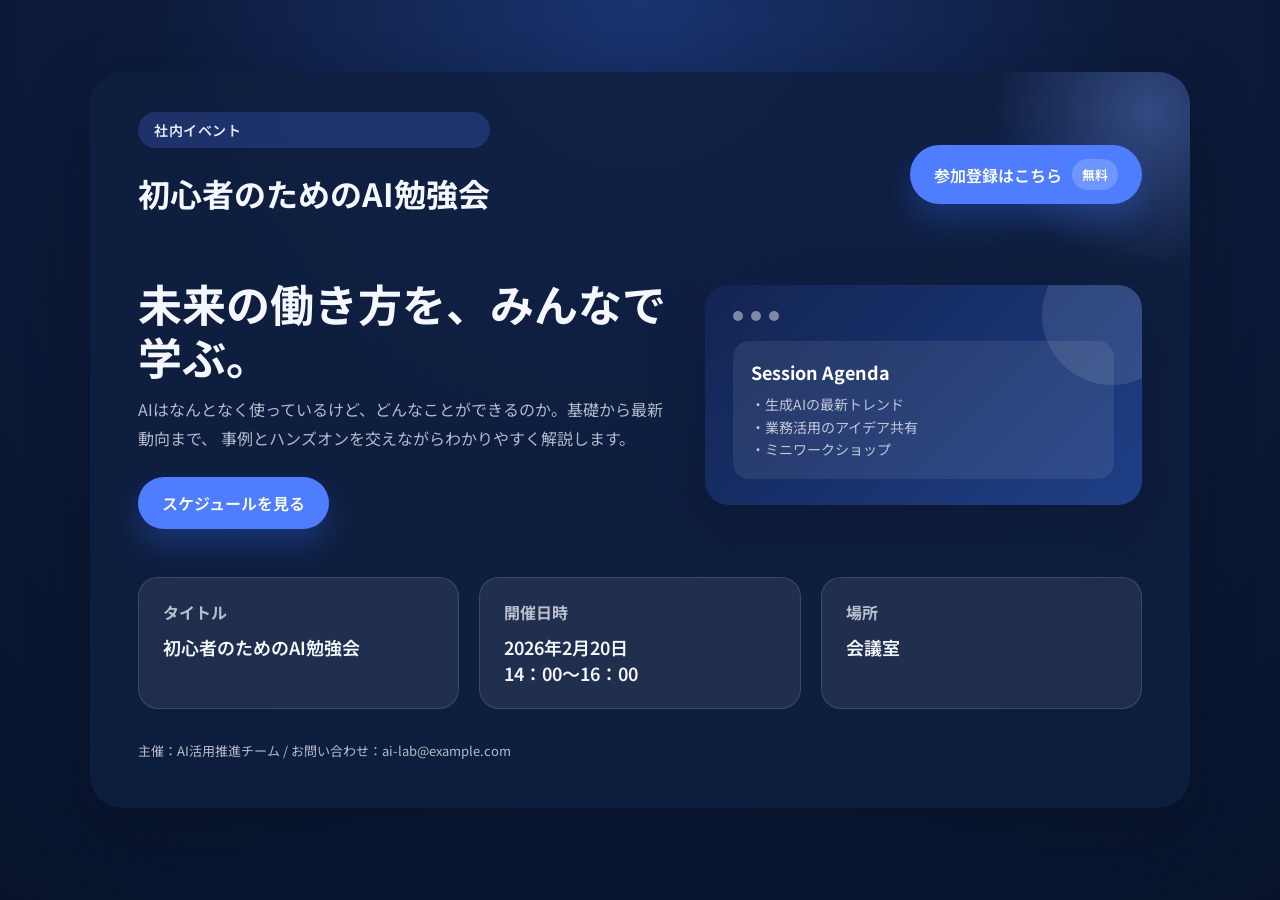
==== index.html @ 297b25d9 "Split event date and time lines" ====
<!DOCTYPE html>
<html lang="ja">
  <head>
    <meta charset="UTF-8" />
    <meta name="viewport" content="width=device-width, initial-scale=1.0" />
    <title>初心者のためのAI勉強会</title>
    <link rel="preconnect" href="https://fonts.googleapis.com" />
    <link rel="preconnect" href="https://fonts.gstatic.com" crossorigin />
    <link
      href="https://fonts.googleapis.com/css2?family=Noto+Sans+JP:wght@400;600;700&display=swap"
      rel="stylesheet"
    />
    <style>
      :root {
        color-scheme: dark;
        --bg: #0c1b3a;
        --surface: rgba(15, 31, 64, 0.85);
        --primary: #4f7dff;
        --primary-dark: #3356d6;
        --text: #f5f7ff;
        --muted: rgba(245, 247, 255, 0.72);
        --shadow: 0 24px 60px rgba(7, 15, 35, 0.45);
      }

      * {
        box-sizing: border-box;
      }

      body {
        margin: 0;
        font-family: "Noto Sans JP", sans-serif;
        background: radial-gradient(circle at top, #1a3470 0%, var(--bg) 45%, #08132b 100%);
        color: var(--text);
        min-height: 100vh;
        display: flex;
        align-items: center;
        justify-content: center;
        padding: 40px 20px 60px;
      }

      .container {
        width: min(1100px, 100%);
        background: var(--surface);
        border-radius: 32px;
        padding: 40px 48px 48px;
        box-shadow: var(--shadow);
        position: relative;
        overflow: hidden;
      }

      .container::before {
        content: "";
        position: absolute;
        inset: -120px -120px auto auto;
        width: 320px;
        height: 320px;
        background: radial-gradient(circle, rgba(121, 156, 255, 0.35), transparent 70%);
        z-index: 0;
      }

      header {
        position: relative;
        z-index: 1;
        display: flex;
        align-items: center;
        justify-content: space-between;
        gap: 24px;
      }

      .badge {
        background: rgba(79, 125, 255, 0.22);
        color: #e6edff;
        padding: 8px 16px;
        border-radius: 999px;
        font-size: 14px;
        font-weight: 600;
        letter-spacing: 0.04em;
      }

      .hero {
        margin-top: 24px;
        display: grid;
        grid-template-columns: 1.1fr 0.9fr;
        gap: 32px;
        align-items: center;
        position: relative;
        z-index: 1;
      }

      .hero h1 {
        font-size: clamp(32px, 4vw, 44px);
        margin: 16px 0 12px;
        line-height: 1.2;
      }

      .hero p {
        color: var(--muted);
        font-size: 16px;
        line-height: 1.8;
        margin: 0 0 24px;
      }

      .cta {
        display: inline-flex;
        align-items: center;
        gap: 10px;
        background: var(--primary);
        color: #fff;
        padding: 14px 24px;
        border-radius: 999px;
        font-weight: 600;
        text-decoration: none;
        box-shadow: 0 16px 30px rgba(59, 109, 246, 0.28);
      }

      .cta span {
        background: rgba(255, 255, 255, 0.18);
        border-radius: 999px;
        padding: 6px 10px;
        font-size: 13px;
      }

      .screen {
        background: linear-gradient(135deg, #122452, #1e3f86);
        border-radius: 24px;
        padding: 26px 28px;
        color: #fff;
        box-shadow: 0 24px 50px rgba(12, 22, 50, 0.55);
        position: relative;
        overflow: hidden;
      }

      .screen::after {
        content: "";
        position: absolute;
        top: -40px;
        right: -40px;
        width: 140px;
        height: 140px;
        border-radius: 50%;
        background: rgba(255, 255, 255, 0.1);
      }

      .screen-header {
        display: flex;
        align-items: center;
        gap: 8px;
        margin-bottom: 20px;
      }

      .dot {
        width: 10px;
        height: 10px;
        border-radius: 50%;
        background: rgba(255, 255, 255, 0.45);
      }

      .screen-content {
        background: rgba(255, 255, 255, 0.08);
        border-radius: 16px;
        padding: 18px;
      }

      .screen-content h2 {
        margin: 0 0 8px;
        font-size: 18px;
      }

      .screen-content p {
        margin: 0;
        font-size: 14px;
        color: rgba(255, 255, 255, 0.7);
        line-height: 1.6;
      }

      .details {
        margin-top: 48px;
        display: grid;
        grid-template-columns: repeat(auto-fit, minmax(220px, 1fr));
        gap: 20px;
        position: relative;
        z-index: 1;
      }

      .card {
        background: rgba(255, 255, 255, 0.08);
        border-radius: 20px;
        padding: 22px 24px;
        border: 1px solid rgba(255, 255, 255, 0.12);
      }

      .card h3 {
        margin: 0 0 10px;
        font-size: 16px;
        color: var(--muted);
      }

      .card p {
        margin: 0;
        font-size: 18px;
        font-weight: 600;
      }

      footer {
        margin-top: 32px;
        font-size: 13px;
        color: var(--muted);
      }

      @media (max-width: 880px) {
        header {
          flex-direction: column;
          align-items: flex-start;
        }

        .hero {
          grid-template-columns: 1fr;
        }
      }
    </style>
  </head>
  <body>
    <main class="container">
      <header>
        <div>
          <div class="badge">社内イベント</div>
          <h1>初心者のためのAI勉強会</h1>
        </div>
        <a class="cta" href="#details">
          参加登録はこちら
          <span>無料</span>
        </a>
      </header>

      <section class="hero">
        <div>
          <h1>未来の働き方を、みんなで学ぶ。</h1>
          <p>
            AIはなんとなく使っているけど、どんなことができるのか。基礎から最新動向まで、
            事例とハンズオンを交えながらわかりやすく解説します。
          </p>
          <a class="cta" href="#details">スケジュールを見る</a>
        </div>
        <div class="screen" aria-label="AI勉強会のイメージ">
          <div class="screen-header">
            <span class="dot"></span>
            <span class="dot"></span>
            <span class="dot"></span>
          </div>
          <div class="screen-content">
            <h2>Session Agenda</h2>
            <p>・生成AIの最新トレンド<br />・業務活用のアイデア共有<br />・ミニワークショップ</p>
          </div>
        </div>
      </section>

      <section class="details" id="details">
        <div class="card">
          <h3>タイトル</h3>
          <p>初心者のためのAI勉強会</p>
        </div>
        <div class="card">
          <h3>開催日時</h3>
          <p>
            2026年2月20日<br />
            14：00〜16：00
          </p>
        </div>
        <div class="card">
          <h3>場所</h3>
          <p>会議室</p>
        </div>
      </section>

      <footer>主催：AI活用推進チーム / お問い合わせ：ai-lab@example.com</footer>
    </main>
  </body>
</html>
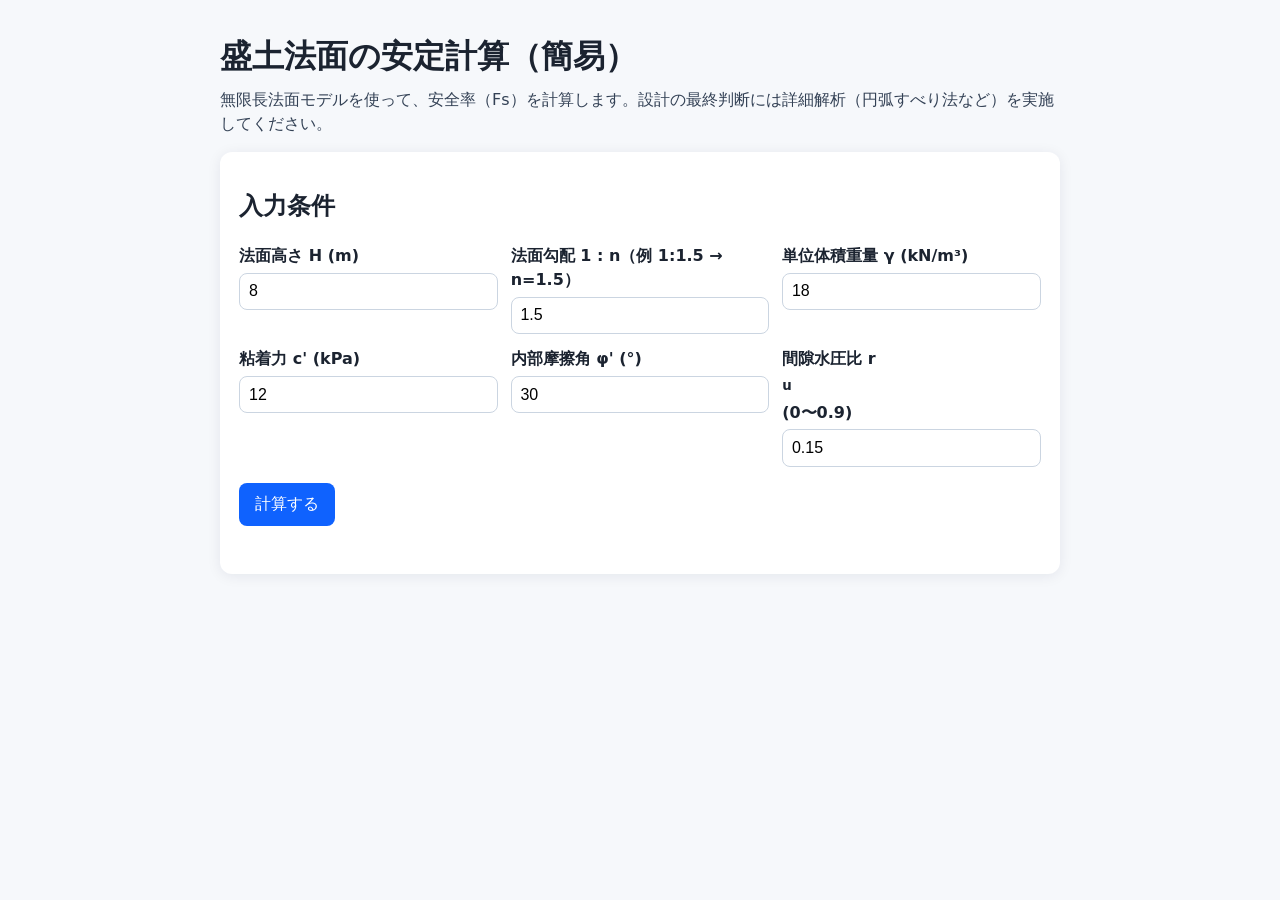
==== commit 51cc968d: "feat: add embankment slope stability web calculator" ====
--- a/index.html
+++ b/index.html
@@ -1,278 +1,76 @@
-<!DOCTYPE html>
+<!doctype html>
 <html lang="ja">
   <head>
     <meta charset="UTF-8" />
     <meta name="viewport" content="width=device-width, initial-scale=1.0" />
-    <title>初心者のためのAI勉強会</title>
-    <link rel="preconnect" href="https://fonts.googleapis.com" />
-    <link rel="preconnect" href="https://fonts.gstatic.com" crossorigin />
-    <link
-      href="https://fonts.googleapis.com/css2?family=Noto+Sans+JP:wght@400;600;700&display=swap"
-      rel="stylesheet"
-    />
-    <style>
-      :root {
-        color-scheme: dark;
-        --bg: #0c1b3a;
-        --surface: rgba(15, 31, 64, 0.85);
-        --primary: #4f7dff;
-        --primary-dark: #3356d6;
-        --text: #f5f7ff;
-        --muted: rgba(245, 247, 255, 0.72);
-        --shadow: 0 24px 60px rgba(7, 15, 35, 0.45);
-      }
-
-      * {
-        box-sizing: border-box;
-      }
-
-      body {
-        margin: 0;
-        font-family: "Noto Sans JP", sans-serif;
-        background: radial-gradient(circle at top, #1a3470 0%, var(--bg) 45%, #08132b 100%);
-        color: var(--text);
-        min-height: 100vh;
-        display: flex;
-        align-items: center;
-        justify-content: center;
-        padding: 40px 20px 60px;
-      }
-
-      .container {
-        width: min(1100px, 100%);
-        background: var(--surface);
-        border-radius: 32px;
-        padding: 40px 48px 48px;
-        box-shadow: var(--shadow);
-        position: relative;
-        overflow: hidden;
-      }
-
-      .container::before {
-        content: "";
-        position: absolute;
-        inset: -120px -120px auto auto;
-        width: 320px;
-        height: 320px;
-        background: radial-gradient(circle, rgba(121, 156, 255, 0.35), transparent 70%);
-        z-index: 0;
-      }
-
-      header {
-        position: relative;
-        z-index: 1;
-        display: flex;
-        align-items: center;
-        justify-content: space-between;
-        gap: 24px;
-      }
-
-      .badge {
-        background: rgba(79, 125, 255, 0.22);
-        color: #e6edff;
-        padding: 8px 16px;
-        border-radius: 999px;
-        font-size: 14px;
-        font-weight: 600;
-        letter-spacing: 0.04em;
-      }
-
-      .hero {
-        margin-top: 24px;
-        display: grid;
-        grid-template-columns: 1.1fr 0.9fr;
-        gap: 32px;
-        align-items: center;
-        position: relative;
-        z-index: 1;
-      }
-
-      .hero h1 {
-        font-size: clamp(32px, 4vw, 44px);
-        margin: 16px 0 12px;
-        line-height: 1.2;
-      }
-
-      .hero p {
-        color: var(--muted);
-        font-size: 16px;
-        line-height: 1.8;
-        margin: 0 0 24px;
-      }
-
-      .cta {
-        display: inline-flex;
-        align-items: center;
-        gap: 10px;
-        background: var(--primary);
-        color: #fff;
-        padding: 14px 24px;
-        border-radius: 999px;
-        font-weight: 600;
-        text-decoration: none;
-        box-shadow: 0 16px 30px rgba(59, 109, 246, 0.28);
-      }
-
-      .cta span {
-        background: rgba(255, 255, 255, 0.18);
-        border-radius: 999px;
-        padding: 6px 10px;
-        font-size: 13px;
-      }
-
-      .screen {
-        background: linear-gradient(135deg, #122452, #1e3f86);
-        border-radius: 24px;
-        padding: 26px 28px;
-        color: #fff;
-        box-shadow: 0 24px 50px rgba(12, 22, 50, 0.55);
-        position: relative;
-        overflow: hidden;
-      }
-
-      .screen::after {
-        content: "";
-        position: absolute;
-        top: -40px;
-        right: -40px;
-        width: 140px;
-        height: 140px;
-        border-radius: 50%;
-        background: rgba(255, 255, 255, 0.1);
-      }
-
-      .screen-header {
-        display: flex;
-        align-items: center;
-        gap: 8px;
-        margin-bottom: 20px;
-      }
-
-      .dot {
-        width: 10px;
-        height: 10px;
-        border-radius: 50%;
-        background: rgba(255, 255, 255, 0.45);
-      }
-
-      .screen-content {
-        background: rgba(255, 255, 255, 0.08);
-        border-radius: 16px;
-        padding: 18px;
-      }
-
-      .screen-content h2 {
-        margin: 0 0 8px;
-        font-size: 18px;
-      }
-
-      .screen-content p {
-        margin: 0;
-        font-size: 14px;
-        color: rgba(255, 255, 255, 0.7);
-        line-height: 1.6;
-      }
-
-      .details {
-        margin-top: 48px;
-        display: grid;
-        grid-template-columns: repeat(auto-fit, minmax(220px, 1fr));
-        gap: 20px;
-        position: relative;
-        z-index: 1;
-      }
-
-      .card {
-        background: rgba(255, 255, 255, 0.08);
-        border-radius: 20px;
-        padding: 22px 24px;
-        border: 1px solid rgba(255, 255, 255, 0.12);
-      }
-
-      .card h3 {
-        margin: 0 0 10px;
-        font-size: 16px;
-        color: var(--muted);
-      }
-
-      .card p {
-        margin: 0;
-        font-size: 18px;
-        font-weight: 600;
-      }
-
-      footer {
-        margin-top: 32px;
-        font-size: 13px;
-        color: var(--muted);
-      }
-
-      @media (max-width: 880px) {
-        header {
-          flex-direction: column;
-          align-items: flex-start;
-        }
-
-        .hero {
-          grid-template-columns: 1fr;
-        }
-      }
-    </style>
+    <title>盛土法面 安定計算アプリ</title>
+    <link rel="stylesheet" href="styles.css" />
   </head>
   <body>
     <main class="container">
-      <header>
-        <div>
-          <div class="badge">社内イベント</div>
-          <h1>初心者のためのAI勉強会</h1>
-        </div>
-        <a class="cta" href="#details">
-          参加登録はこちら
-          <span>無料</span>
-        </a>
-      </header>
+      <h1>盛土法面の安定計算（簡易）</h1>
+      <p class="lead">
+        無限長法面モデルを使って、安全率（Fs）を計算します。設計の最終判断には詳細解析（円弧すべり法など）を実施してください。
+      </p>
 
-      <section class="hero">
-        <div>
-          <h1>未来の働き方を、みんなで学ぶ。</h1>
-          <p>
-            AIはなんとなく使っているけど、どんなことができるのか。基礎から最新動向まで、
-            事例とハンズオンを交えながらわかりやすく解説します。
-          </p>
-          <a class="cta" href="#details">スケジュールを見る</a>
-        </div>
-        <div class="screen" aria-label="AI勉強会のイメージ">
-          <div class="screen-header">
-            <span class="dot"></span>
-            <span class="dot"></span>
-            <span class="dot"></span>
+      <section class="card">
+        <h2>入力条件</h2>
+        <form id="slope-form" novalidate>
+          <div class="grid">
+            <label>
+              法面高さ H (m)
+              <input type="number" step="0.1" min="0.1" id="height" value="8" required />
+            </label>
+
+            <label>
+              法面勾配 1 : n（例 1:1.5 → n=1.5）
+              <input type="number" step="0.01" min="0.1" id="slopeRatio" value="1.5" required />
+            </label>
+
+            <label>
+              単位体積重量 γ (kN/m³)
+              <input type="number" step="0.1" min="1" id="gamma" value="18" required />
+            </label>
+
+            <label>
+              粘着力 c' (kPa)
+              <input type="number" step="0.1" min="0" id="cohesion" value="12" required />
+            </label>
+
+            <label>
+              内部摩擦角 φ' (°)
+              <input type="number" step="0.1" min="1" max="89" id="phi" value="30" required />
+            </label>
+
+            <label>
+              間隙水圧比 r<sub>u</sub> (0〜0.9)
+              <input type="number" step="0.01" min="0" max="0.9" id="ru" value="0.15" required />
+            </label>
           </div>
-          <div class="screen-content">
-            <h2>Session Agenda</h2>
-            <p>・生成AIの最新トレンド<br />・業務活用のアイデア共有<br />・ミニワークショップ</p>
-          </div>
-        </div>
+
+          <button type="submit">計算する</button>
+          <p id="error" class="error" aria-live="polite"></p>
+        </form>
       </section>
 
-      <section class="details" id="details">
-        <div class="card">
-          <h3>タイトル</h3>
-          <p>初心者のためのAI勉強会</p>
-        </div>
-        <div class="card">
-          <h3>開催日時</h3>
+      <section class="card" id="result-card" hidden>
+        <h2>計算結果</h2>
+        <p class="result-line"><strong>法面角 β:</strong> <span id="beta"></span> °</p>
+        <p class="result-line"><strong>安全率 Fs:</strong> <span id="fs"></span></p>
+        <p class="result-line"><strong>判定:</strong> <span id="judge"></span></p>
+
+        <details>
+          <summary>計算式</summary>
           <p>
-            2026年2月20日<br />
-            14：00〜16：00
+            Fs = c' / (γ H sinβ cosβ) + ((1 - r<sub>u</sub>) tanφ') / tanβ
           </p>
-        </div>
-        <div class="card">
-          <h3>場所</h3>
-          <p>会議室</p>
-        </div>
+          <p>
+            ※本アプリは概略検討向けです。必要に応じて地震時、浸透流、円弧すべり等を考慮してください。
+          </p>
+        </details>
       </section>
+    </main>
 
-      <footer>主催：AI活用推進チーム / お問い合わせ：ai-lab@example.com</footer>
-    </main>
+    <script src="script.js"></script>
   </body>
 </html>
--- a/styles.css
+++ b/styles.css
@@ -0,0 +1,94 @@
+:root {
+  color-scheme: light;
+  font-family: "Hiragino Kaku Gothic ProN", "Yu Gothic", system-ui, sans-serif;
+  line-height: 1.5;
+}
+
+body {
+  margin: 0;
+  background: #f6f8fb;
+  color: #1b2330;
+}
+
+.container {
+  max-width: 840px;
+  margin: 2rem auto;
+  padding: 0 1rem 2rem;
+}
+
+h1 {
+  margin-bottom: 0.5rem;
+}
+
+.lead {
+  margin-top: 0;
+  color: #334155;
+}
+
+.card {
+  background: #fff;
+  border-radius: 12px;
+  box-shadow: 0 2px 14px rgba(0, 20, 60, 0.08);
+  padding: 1rem 1.2rem 1.3rem;
+  margin-top: 1rem;
+}
+
+.grid {
+  display: grid;
+  grid-template-columns: repeat(auto-fit, minmax(220px, 1fr));
+  gap: 0.8rem;
+}
+
+label {
+  display: flex;
+  flex-direction: column;
+  font-weight: 600;
+  gap: 0.3rem;
+}
+
+input {
+  padding: 0.55rem;
+  border: 1px solid #cbd5e1;
+  border-radius: 8px;
+  font-size: 1rem;
+}
+
+button {
+  margin-top: 1rem;
+  background: #0f62fe;
+  color: #fff;
+  border: none;
+  border-radius: 8px;
+  padding: 0.7rem 1rem;
+  font-size: 1rem;
+  cursor: pointer;
+}
+
+button:hover {
+  background: #0b4fd1;
+}
+
+.result-line {
+  margin: 0.35rem 0;
+}
+
+.ok {
+  color: #047857;
+  font-weight: 700;
+}
+
+.warn {
+  color: #b45309;
+  font-weight: 700;
+}
+
+.ng {
+  color: #b91c1c;
+  font-weight: 700;
+}
+
+.error {
+  color: #b91c1c;
+  min-height: 1.2rem;
+  margin: 0.5rem 0 0;
+}
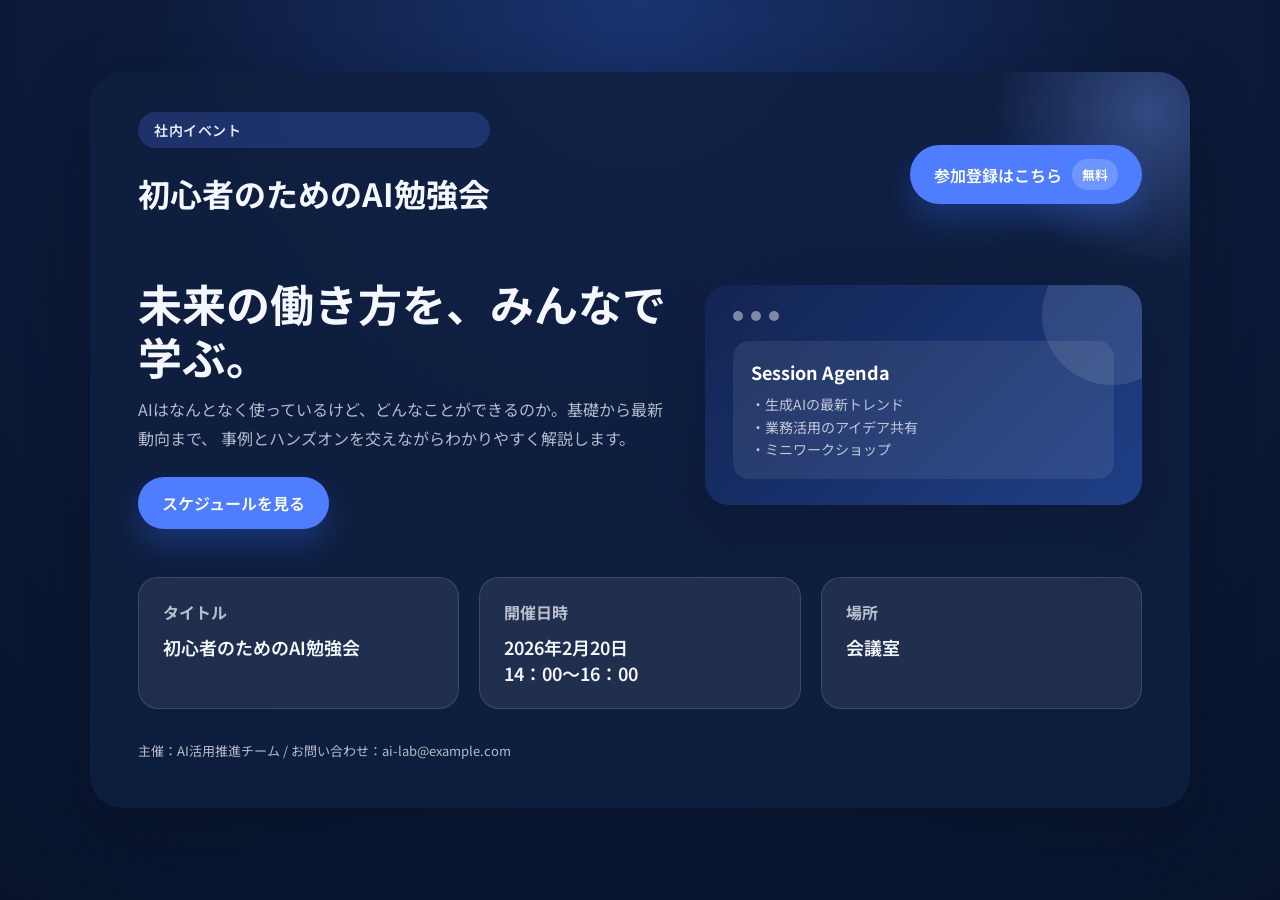
==== commit 94e6fb7f: "Merge 297b25d93aff8e74c424774145dd965c8044b5d3 into 800311c3922dcc6990977a5afd2b5be5a334ce55" ====
--- a/index.html
+++ b/index.html
@@ -1,76 +1,278 @@
-<!doctype html>
+<!DOCTYPE html>
 <html lang="ja">
   <head>
     <meta charset="UTF-8" />
     <meta name="viewport" content="width=device-width, initial-scale=1.0" />
-    <title>盛土法面 安定計算アプリ</title>
-    <link rel="stylesheet" href="styles.css" />
+    <title>初心者のためのAI勉強会</title>
+    <link rel="preconnect" href="https://fonts.googleapis.com" />
+    <link rel="preconnect" href="https://fonts.gstatic.com" crossorigin />
+    <link
+      href="https://fonts.googleapis.com/css2?family=Noto+Sans+JP:wght@400;600;700&display=swap"
+      rel="stylesheet"
+    />
+    <style>
+      :root {
+        color-scheme: dark;
+        --bg: #0c1b3a;
+        --surface: rgba(15, 31, 64, 0.85);
+        --primary: #4f7dff;
+        --primary-dark: #3356d6;
+        --text: #f5f7ff;
+        --muted: rgba(245, 247, 255, 0.72);
+        --shadow: 0 24px 60px rgba(7, 15, 35, 0.45);
+      }
+
+      * {
+        box-sizing: border-box;
+      }
+
+      body {
+        margin: 0;
+        font-family: "Noto Sans JP", sans-serif;
+        background: radial-gradient(circle at top, #1a3470 0%, var(--bg) 45%, #08132b 100%);
+        color: var(--text);
+        min-height: 100vh;
+        display: flex;
+        align-items: center;
+        justify-content: center;
+        padding: 40px 20px 60px;
+      }
+
+      .container {
+        width: min(1100px, 100%);
+        background: var(--surface);
+        border-radius: 32px;
+        padding: 40px 48px 48px;
+        box-shadow: var(--shadow);
+        position: relative;
+        overflow: hidden;
+      }
+
+      .container::before {
+        content: "";
+        position: absolute;
+        inset: -120px -120px auto auto;
+        width: 320px;
+        height: 320px;
+        background: radial-gradient(circle, rgba(121, 156, 255, 0.35), transparent 70%);
+        z-index: 0;
+      }
+
+      header {
+        position: relative;
+        z-index: 1;
+        display: flex;
+        align-items: center;
+        justify-content: space-between;
+        gap: 24px;
+      }
+
+      .badge {
+        background: rgba(79, 125, 255, 0.22);
+        color: #e6edff;
+        padding: 8px 16px;
+        border-radius: 999px;
+        font-size: 14px;
+        font-weight: 600;
+        letter-spacing: 0.04em;
+      }
+
+      .hero {
+        margin-top: 24px;
+        display: grid;
+        grid-template-columns: 1.1fr 0.9fr;
+        gap: 32px;
+        align-items: center;
+        position: relative;
+        z-index: 1;
+      }
+
+      .hero h1 {
+        font-size: clamp(32px, 4vw, 44px);
+        margin: 16px 0 12px;
+        line-height: 1.2;
+      }
+
+      .hero p {
+        color: var(--muted);
+        font-size: 16px;
+        line-height: 1.8;
+        margin: 0 0 24px;
+      }
+
+      .cta {
+        display: inline-flex;
+        align-items: center;
+        gap: 10px;
+        background: var(--primary);
+        color: #fff;
+        padding: 14px 24px;
+        border-radius: 999px;
+        font-weight: 600;
+        text-decoration: none;
+        box-shadow: 0 16px 30px rgba(59, 109, 246, 0.28);
+      }
+
+      .cta span {
+        background: rgba(255, 255, 255, 0.18);
+        border-radius: 999px;
+        padding: 6px 10px;
+        font-size: 13px;
+      }
+
+      .screen {
+        background: linear-gradient(135deg, #122452, #1e3f86);
+        border-radius: 24px;
+        padding: 26px 28px;
+        color: #fff;
+        box-shadow: 0 24px 50px rgba(12, 22, 50, 0.55);
+        position: relative;
+        overflow: hidden;
+      }
+
+      .screen::after {
+        content: "";
+        position: absolute;
+        top: -40px;
+        right: -40px;
+        width: 140px;
+        height: 140px;
+        border-radius: 50%;
+        background: rgba(255, 255, 255, 0.1);
+      }
+
+      .screen-header {
+        display: flex;
+        align-items: center;
+        gap: 8px;
+        margin-bottom: 20px;
+      }
+
+      .dot {
+        width: 10px;
+        height: 10px;
+        border-radius: 50%;
+        background: rgba(255, 255, 255, 0.45);
+      }
+
+      .screen-content {
+        background: rgba(255, 255, 255, 0.08);
+        border-radius: 16px;
+        padding: 18px;
+      }
+
+      .screen-content h2 {
+        margin: 0 0 8px;
+        font-size: 18px;
+      }
+
+      .screen-content p {
+        margin: 0;
+        font-size: 14px;
+        color: rgba(255, 255, 255, 0.7);
+        line-height: 1.6;
+      }
+
+      .details {
+        margin-top: 48px;
+        display: grid;
+        grid-template-columns: repeat(auto-fit, minmax(220px, 1fr));
+        gap: 20px;
+        position: relative;
+        z-index: 1;
+      }
+
+      .card {
+        background: rgba(255, 255, 255, 0.08);
+        border-radius: 20px;
+        padding: 22px 24px;
+        border: 1px solid rgba(255, 255, 255, 0.12);
+      }
+
+      .card h3 {
+        margin: 0 0 10px;
+        font-size: 16px;
+        color: var(--muted);
+      }
+
+      .card p {
+        margin: 0;
+        font-size: 18px;
+        font-weight: 600;
+      }
+
+      footer {
+        margin-top: 32px;
+        font-size: 13px;
+        color: var(--muted);
+      }
+
+      @media (max-width: 880px) {
+        header {
+          flex-direction: column;
+          align-items: flex-start;
+        }
+
+        .hero {
+          grid-template-columns: 1fr;
+        }
+      }
+    </style>
   </head>
   <body>
     <main class="container">
-      <h1>盛土法面の安定計算（簡易）</h1>
-      <p class="lead">
-        無限長法面モデルを使って、安全率（Fs）を計算します。設計の最終判断には詳細解析（円弧すべり法など）を実施してください。
-      </p>
-
-      <section class="card">
-        <h2>入力条件</h2>
-        <form id="slope-form" novalidate>
-          <div class="grid">
-            <label>
-              法面高さ H (m)
-              <input type="number" step="0.1" min="0.1" id="height" value="8" required />
-            </label>
-
-            <label>
-              法面勾配 1 : n（例 1:1.5 → n=1.5）
-              <input type="number" step="0.01" min="0.1" id="slopeRatio" value="1.5" required />
-            </label>
-
-            <label>
-              単位体積重量 γ (kN/m³)
-              <input type="number" step="0.1" min="1" id="gamma" value="18" required />
-            </label>
-
-            <label>
-              粘着力 c' (kPa)
-              <input type="number" step="0.1" min="0" id="cohesion" value="12" required />
-            </label>
-
-            <label>
-              内部摩擦角 φ' (°)
-              <input type="number" step="0.1" min="1" max="89" id="phi" value="30" required />
-            </label>
-
-            <label>
-              間隙水圧比 r<sub>u</sub> (0〜0.9)
-              <input type="number" step="0.01" min="0" max="0.9" id="ru" value="0.15" required />
-            </label>
+      <header>
+        <div>
+          <div class="badge">社内イベント</div>
+          <h1>初心者のためのAI勉強会</h1>
+        </div>
+        <a class="cta" href="#details">
+          参加登録はこちら
+          <span>無料</span>
+        </a>
+      </header>
+
+      <section class="hero">
+        <div>
+          <h1>未来の働き方を、みんなで学ぶ。</h1>
+          <p>
+            AIはなんとなく使っているけど、どんなことができるのか。基礎から最新動向まで、
+            事例とハンズオンを交えながらわかりやすく解説します。
+          </p>
+          <a class="cta" href="#details">スケジュールを見る</a>
+        </div>
+        <div class="screen" aria-label="AI勉強会のイメージ">
+          <div class="screen-header">
+            <span class="dot"></span>
+            <span class="dot"></span>
+            <span class="dot"></span>
           </div>
-
-          <button type="submit">計算する</button>
-          <p id="error" class="error" aria-live="polite"></p>
-        </form>
+          <div class="screen-content">
+            <h2>Session Agenda</h2>
+            <p>・生成AIの最新トレンド<br />・業務活用のアイデア共有<br />・ミニワークショップ</p>
+          </div>
+        </div>
       </section>
 
-      <section class="card" id="result-card" hidden>
-        <h2>計算結果</h2>
-        <p class="result-line"><strong>法面角 β:</strong> <span id="beta"></span> °</p>
-        <p class="result-line"><strong>安全率 Fs:</strong> <span id="fs"></span></p>
-        <p class="result-line"><strong>判定:</strong> <span id="judge"></span></p>
-
-        <details>
-          <summary>計算式</summary>
+      <section class="details" id="details">
+        <div class="card">
+          <h3>タイトル</h3>
+          <p>初心者のためのAI勉強会</p>
+        </div>
+        <div class="card">
+          <h3>開催日時</h3>
           <p>
-            Fs = c' / (γ H sinβ cosβ) + ((1 - r<sub>u</sub>) tanφ') / tanβ
+            2026年2月20日<br />
+            14：00〜16：00
           </p>
-          <p>
-            ※本アプリは概略検討向けです。必要に応じて地震時、浸透流、円弧すべり等を考慮してください。
-          </p>
-        </details>
+        </div>
+        <div class="card">
+          <h3>場所</h3>
+          <p>会議室</p>
+        </div>
       </section>
+
+      <footer>主催：AI活用推進チーム / お問い合わせ：ai-lab@example.com</footer>
     </main>
-
-    <script src="script.js"></script>
   </body>
 </html>
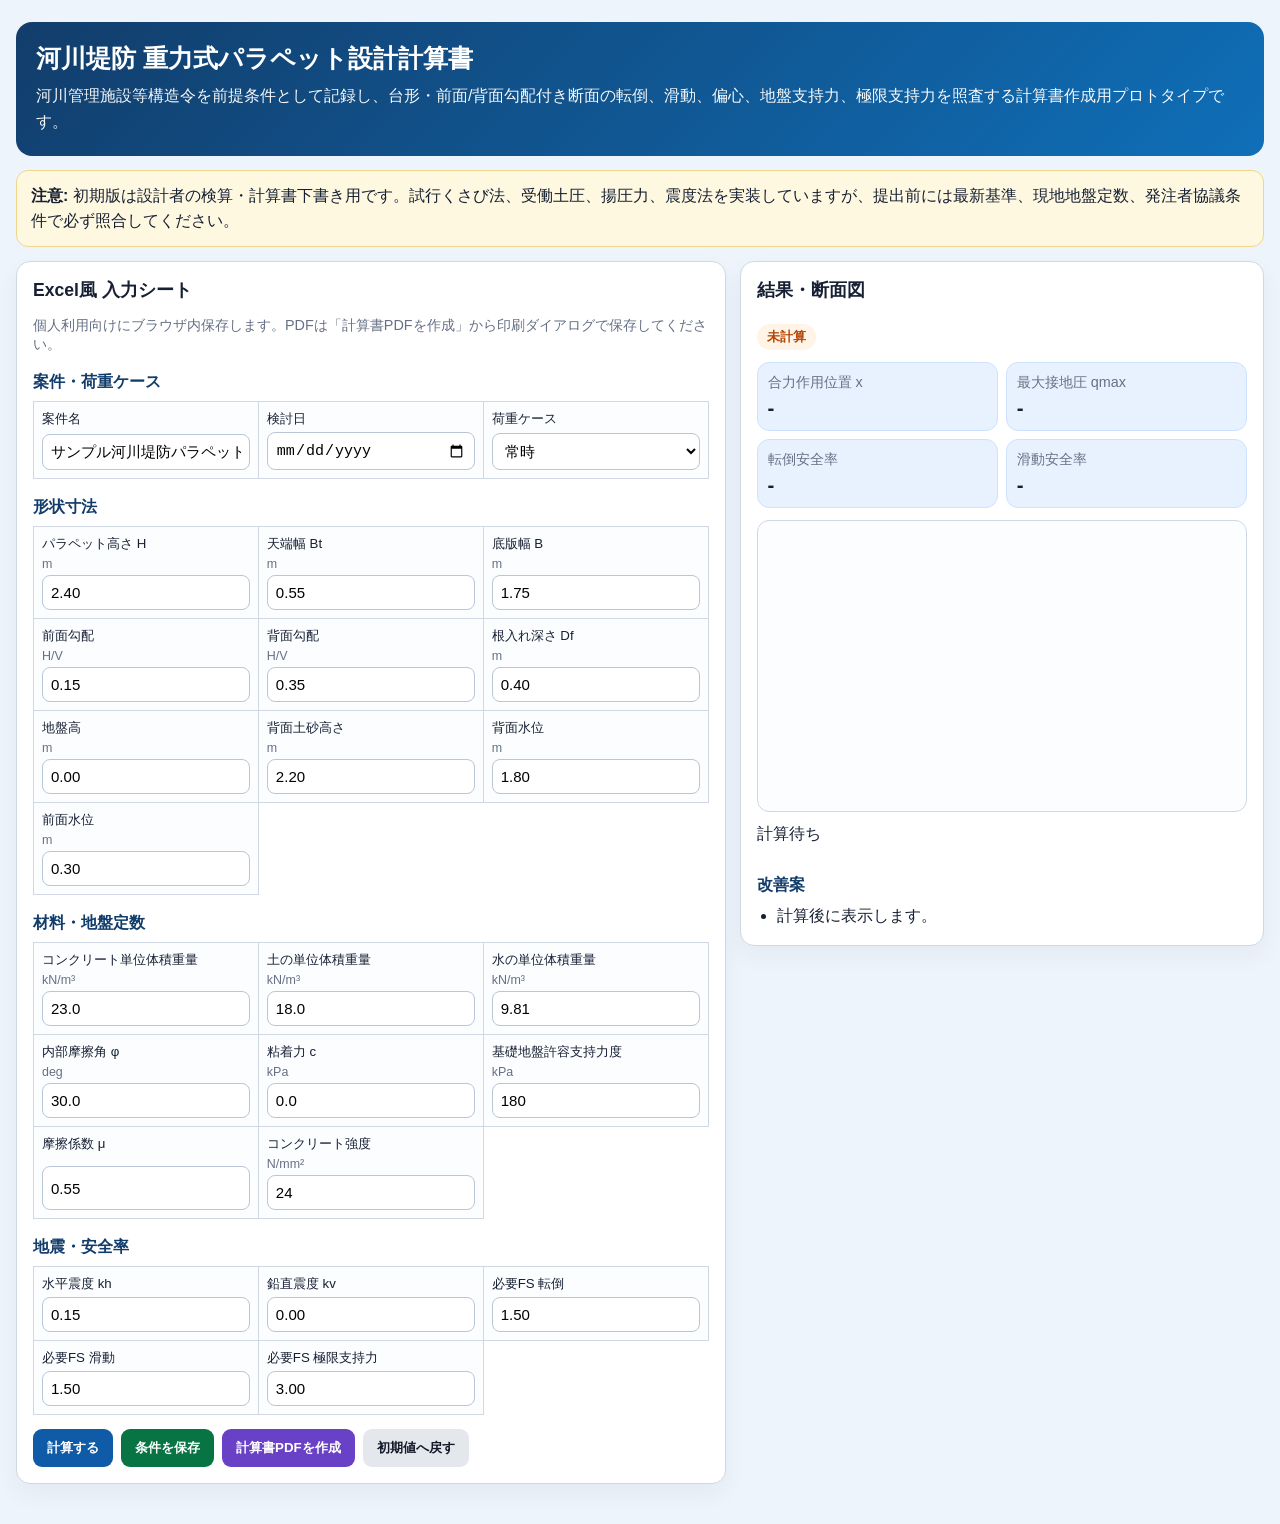
==== commit 4008e274: "Add standalone parapet app file" ====
--- a/index.html
+++ b/index.html
@@ -1,278 +1,37 @@
-<!DOCTYPE html>
+<!doctype html>
 <html lang="ja">
   <head>
     <meta charset="UTF-8" />
     <meta name="viewport" content="width=device-width, initial-scale=1.0" />
-    <title>初心者のためのAI勉強会</title>
-    <link rel="preconnect" href="https://fonts.googleapis.com" />
-    <link rel="preconnect" href="https://fonts.gstatic.com" crossorigin />
-    <link
-      href="https://fonts.googleapis.com/css2?family=Noto+Sans+JP:wght@400;600;700&display=swap"
-      rel="stylesheet"
-    />
+    <meta http-equiv="refresh" content="0; url=web/index.html" />
+    <title>重力式パラペット設計アプリへ移動</title>
     <style>
-      :root {
-        color-scheme: dark;
-        --bg: #0c1b3a;
-        --surface: rgba(15, 31, 64, 0.85);
-        --primary: #4f7dff;
-        --primary-dark: #3356d6;
-        --text: #f5f7ff;
-        --muted: rgba(245, 247, 255, 0.72);
-        --shadow: 0 24px 60px rgba(7, 15, 35, 0.45);
-      }
-
-      * {
-        box-sizing: border-box;
-      }
-
       body {
         margin: 0;
-        font-family: "Noto Sans JP", sans-serif;
-        background: radial-gradient(circle at top, #1a3470 0%, var(--bg) 45%, #08132b 100%);
-        color: var(--text);
         min-height: 100vh;
-        display: flex;
-        align-items: center;
-        justify-content: center;
-        padding: 40px 20px 60px;
+        display: grid;
+        place-items: center;
+        font-family: "Segoe UI", "Hiragino Kaku Gothic ProN", "Yu Gothic", sans-serif;
+        background: #eef4fb;
+        color: #172033;
       }
-
-      .container {
-        width: min(1100px, 100%);
-        background: var(--surface);
-        border-radius: 32px;
-        padding: 40px 48px 48px;
-        box-shadow: var(--shadow);
-        position: relative;
-        overflow: hidden;
+      .card {
+        max-width: 560px;
+        padding: 24px;
+        border: 1px solid #cfd8e3;
+        border-radius: 14px;
+        background: #fff;
+        box-shadow: 0 10px 24px rgba(15, 42, 77, 0.08);
       }
-
-      .container::before {
-        content: "";
-        position: absolute;
-        inset: -120px -120px auto auto;
-        width: 320px;
-        height: 320px;
-        background: radial-gradient(circle, rgba(121, 156, 255, 0.35), transparent 70%);
-        z-index: 0;
-      }
-
-      header {
-        position: relative;
-        z-index: 1;
-        display: flex;
-        align-items: center;
-        justify-content: space-between;
-        gap: 24px;
-      }
-
-      .badge {
-        background: rgba(79, 125, 255, 0.22);
-        color: #e6edff;
-        padding: 8px 16px;
-        border-radius: 999px;
-        font-size: 14px;
-        font-weight: 600;
-        letter-spacing: 0.04em;
-      }
-
-      .hero {
-        margin-top: 24px;
-        display: grid;
-        grid-template-columns: 1.1fr 0.9fr;
-        gap: 32px;
-        align-items: center;
-        position: relative;
-        z-index: 1;
-      }
-
-      .hero h1 {
-        font-size: clamp(32px, 4vw, 44px);
-        margin: 16px 0 12px;
-        line-height: 1.2;
-      }
-
-      .hero p {
-        color: var(--muted);
-        font-size: 16px;
-        line-height: 1.8;
-        margin: 0 0 24px;
-      }
-
-      .cta {
-        display: inline-flex;
-        align-items: center;
-        gap: 10px;
-        background: var(--primary);
-        color: #fff;
-        padding: 14px 24px;
-        border-radius: 999px;
-        font-weight: 600;
-        text-decoration: none;
-        box-shadow: 0 16px 30px rgba(59, 109, 246, 0.28);
-      }
-
-      .cta span {
-        background: rgba(255, 255, 255, 0.18);
-        border-radius: 999px;
-        padding: 6px 10px;
-        font-size: 13px;
-      }
-
-      .screen {
-        background: linear-gradient(135deg, #122452, #1e3f86);
-        border-radius: 24px;
-        padding: 26px 28px;
-        color: #fff;
-        box-shadow: 0 24px 50px rgba(12, 22, 50, 0.55);
-        position: relative;
-        overflow: hidden;
-      }
-
-      .screen::after {
-        content: "";
-        position: absolute;
-        top: -40px;
-        right: -40px;
-        width: 140px;
-        height: 140px;
-        border-radius: 50%;
-        background: rgba(255, 255, 255, 0.1);
-      }
-
-      .screen-header {
-        display: flex;
-        align-items: center;
-        gap: 8px;
-        margin-bottom: 20px;
-      }
-
-      .dot {
-        width: 10px;
-        height: 10px;
-        border-radius: 50%;
-        background: rgba(255, 255, 255, 0.45);
-      }
-
-      .screen-content {
-        background: rgba(255, 255, 255, 0.08);
-        border-radius: 16px;
-        padding: 18px;
-      }
-
-      .screen-content h2 {
-        margin: 0 0 8px;
-        font-size: 18px;
-      }
-
-      .screen-content p {
-        margin: 0;
-        font-size: 14px;
-        color: rgba(255, 255, 255, 0.7);
-        line-height: 1.6;
-      }
-
-      .details {
-        margin-top: 48px;
-        display: grid;
-        grid-template-columns: repeat(auto-fit, minmax(220px, 1fr));
-        gap: 20px;
-        position: relative;
-        z-index: 1;
-      }
-
-      .card {
-        background: rgba(255, 255, 255, 0.08);
-        border-radius: 20px;
-        padding: 22px 24px;
-        border: 1px solid rgba(255, 255, 255, 0.12);
-      }
-
-      .card h3 {
-        margin: 0 0 10px;
-        font-size: 16px;
-        color: var(--muted);
-      }
-
-      .card p {
-        margin: 0;
-        font-size: 18px;
-        font-weight: 600;
-      }
-
-      footer {
-        margin-top: 32px;
-        font-size: 13px;
-        color: var(--muted);
-      }
-
-      @media (max-width: 880px) {
-        header {
-          flex-direction: column;
-          align-items: flex-start;
-        }
-
-        .hero {
-          grid-template-columns: 1fr;
-        }
-      }
+      a { color: #0f5ba7; font-weight: 700; }
     </style>
   </head>
   <body>
-    <main class="container">
-      <header>
-        <div>
-          <div class="badge">社内イベント</div>
-          <h1>初心者のためのAI勉強会</h1>
-        </div>
-        <a class="cta" href="#details">
-          参加登録はこちら
-          <span>無料</span>
-        </a>
-      </header>
-
-      <section class="hero">
-        <div>
-          <h1>未来の働き方を、みんなで学ぶ。</h1>
-          <p>
-            AIはなんとなく使っているけど、どんなことができるのか。基礎から最新動向まで、
-            事例とハンズオンを交えながらわかりやすく解説します。
-          </p>
-          <a class="cta" href="#details">スケジュールを見る</a>
-        </div>
-        <div class="screen" aria-label="AI勉強会のイメージ">
-          <div class="screen-header">
-            <span class="dot"></span>
-            <span class="dot"></span>
-            <span class="dot"></span>
-          </div>
-          <div class="screen-content">
-            <h2>Session Agenda</h2>
-            <p>・生成AIの最新トレンド<br />・業務活用のアイデア共有<br />・ミニワークショップ</p>
-          </div>
-        </div>
-      </section>
-
-      <section class="details" id="details">
-        <div class="card">
-          <h3>タイトル</h3>
-          <p>初心者のためのAI勉強会</p>
-        </div>
-        <div class="card">
-          <h3>開催日時</h3>
-          <p>
-            2026年2月20日<br />
-            14：00〜16：00
-          </p>
-        </div>
-        <div class="card">
-          <h3>場所</h3>
-          <p>会議室</p>
-        </div>
-      </section>
-
-      <footer>主催：AI活用推進チーム / お問い合わせ：ai-lab@example.com</footer>
+    <main class="card">
+      <h1>重力式パラペット設計アプリ</h1>
+      <p>自動的にアプリ画面へ移動します。移動しない場合は、以下のリンクを開いてください。</p>
+      <p><a href="parapet_design_app.html">単体版 parapet_design_app.html を開く</a></p>
+      <p><a href="web/index.html">web/index.html を開く</a></p>
     </main>
   </body>
 </html>
